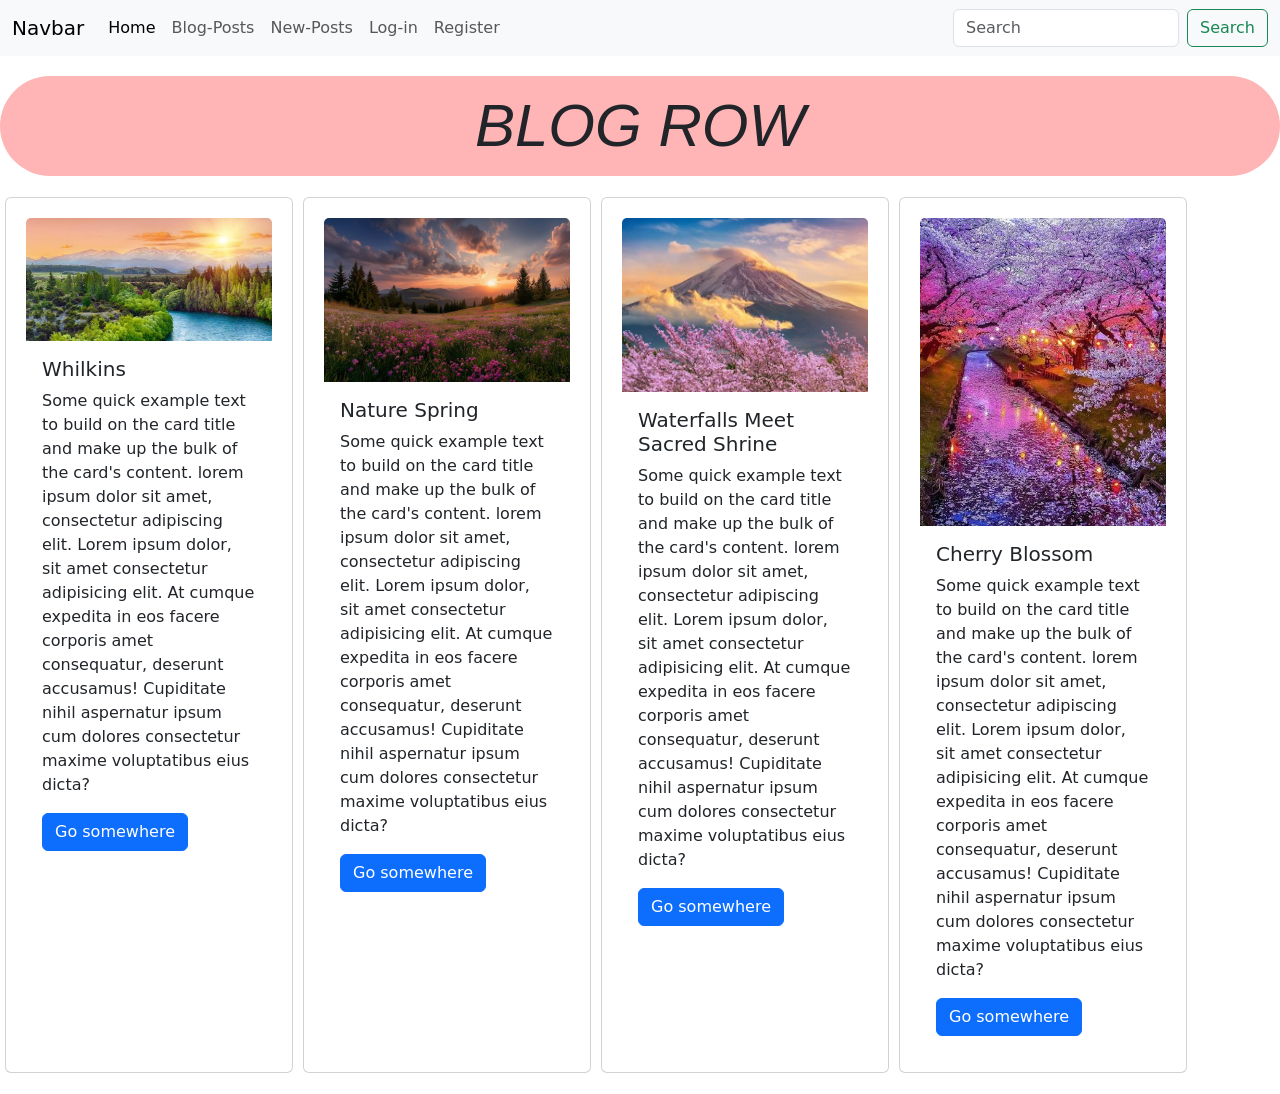
==== index.html @ ebbfb566 "nigga" ====
<!DOCTYPE html>
<html lang="en">
<head>
    <meta charset="UTF-8">
    <meta name="viewport" content="width=device-width, initial-scale=1.0">
    <link href="https://cdn.jsdelivr.net/npm/bootstrap@5.0.2/dist/css/bootstrap.min.css" rel="stylesheet" integrity="sha384-EVSTQN3/azprG1Anm3QDgpJLIm9Nao0Yz1ztcQTwFspd3yD65VohhpuuCOmLASjC" crossorigin="anonymous">
    <link rel="stylesheet" href="style.css">
</head>
<body>
<nav class="navbar navbar-expand-lg navbar-light bg-light">
  <div class="container-fluid">
    <a class="navbar-brand" href="#">Navbar</a>
    <button class="navbar-toggler" type="button" data-bs-toggle="collapse" data-bs-target="#navbarSupportedContent" aria-controls="navbarSupportedContent" aria-expanded="false" aria-label="Toggle navigation">
      <span class="navbar-toggler-icon"></span>
    </button>
    <div class="collapse navbar-collapse" id="navbarSupportedContent">
      <ul class="navbar-nav me-auto mb-2 mb-lg-0">
        <li class="nav-item">
          <a class="nav-link active" aria-current="page" href="#">Home</a>
        </li>
        <li class="nav-item">
          <a class="nav-link" href="#">Blog-Posts</a>
        </li>
        <li class="nav-item">
          <a class="nav-link" href="#">New-Posts</a>
        </li>
        <li class="nav-item">
          <a class="nav-link" href="#">Log-in</a>
        </li> 
        <li class="nav-item">
          <a class="nav-link" href="#">Register</a>
        </li>       
          <ul class="dropdown-menu" aria-labelledby="navbarDropdown">
            <li><a class="dropdown-item" href="#">Action</a></li>
            <li><a class="dropdown-item" href="#">Another action</a></li>
            <li><hr class="dropdown-divider"></li>
            <li><a class="dropdown-item" href="#">Something else here</a></li>
          </ul>
        </li>
      </ul>
      <form class="d-flex">
        <input class="form-control me-2" type="search" placeholder="Search" aria-label="Search">
        <button class="btn btn-outline-success" type="submit">Search</button>
      </form>
    </div>
  </div>
</nav>
<p class="blogrow">BLOG ROW</p>
<div class="d-flex flex-row bd-highlight mb-3">
<div class="card" style="width: 18rem;">
  <img src="whilkins.jpg" class="card-img-top" alt="...">
  <div class="card-body">
    <h5 class="card-title">Whilkins</h5>
    <p class="card-text">Some quick example text to build on the card title and make up the bulk of the card's content.  lorem ipsum dolor sit amet, consectetur adipiscing elit. Lorem ipsum dolor, sit amet consectetur adipisicing elit. At cumque expedita in eos facere corporis amet consequatur, deserunt accusamus! Cupiditate nihil aspernatur ipsum cum dolores consectetur maxime voluptatibus eius dicta?</p>
    <a href="#" class="btn btn-primary">Go somewhere</a>
  </div>
</div>
<div class="card" style="width: 18rem;">
  <img src="naturespring.jpg" class="card-img-top" alt="...">
  <div class="card-body">
    <h5 class="card-title">Nature Spring</h5>
    <p class="card-text">Some quick example text to build on the card title and make up the bulk of the card's content. lorem ipsum dolor sit amet, consectetur adipiscing elit. Lorem ipsum dolor, sit amet consectetur adipisicing elit. At cumque expedita in eos facere corporis amet consequatur, deserunt accusamus! Cupiditate nihil aspernatur ipsum cum dolores  consectetur maxime voluptatibus eius dicta?</p>
    <a href="#" class="btn btn-primary">Go somewhere</a>
  </div>
</div>
<div class="card" style="width: 18rem;">
  <img src="images.jpg" class="card-img-top" alt="...">
  <div class="card-body">
    <h5 class="card-title">Waterfalls Meet Sacred Shrine</h5>
    <p class="card-text">Some quick example text to build on the card title and make up the bulk of the card's content.  lorem ipsum dolor sit amet, consectetur adipiscing elit. Lorem ipsum dolor, sit amet consectetur adipisicing elit. At cumque expedita in eos facere corporis amet consequatur, deserunt accusamus! Cupiditate nihil aspernatur ipsum cum dolores consectetur maxime voluptatibus eius dicta?</p>
    <a href="#" class="btn btn-primary">Go somewhere</a>
  </div>
</div>
<div class="card" style="width: 18rem;">
  <img src="JAPAN.jpg" class="card-img-top" alt="...">
  <div class="card-body">
    <h5 class="card-title">Cherry Blossom</h5>
    <p class="card-text">Some quick example text to build on the card title and make up the bulk of the card's content.  lorem ipsum dolor sit amet, consectetur adipiscing elit. Lorem ipsum dolor, sit amet consectetur adipisicing elit. At cumque expedita in eos facere corporis amet consequatur, deserunt accusamus! Cupiditate nihil aspernatur ipsum cum dolores consectetur maxime voluptatibus eius dicta?</p>
    <a href="#" class="btn btn-primary">Go somewhere</a>
</div>
<script src="https://cdn.jsdelivr.net/npm/bootstrap@5.0.2/dist/js/bootstrap.bundle.min.js" integrity="sha384-MrcW6ZMFYlzcLA8Nl+NtUVF0sA7MsXsP1UyJoMp4YLEuNSfAP+JcXn/tWtIaxVXM" crossorigin="anonymous"></script>

</body>
</html>
---- style.css ----
/*INDEX*/

.card {
    padding: 20px;
    margin: 5px;
    
}
.blogrow {
    
    background-color: rgb(255, 181, 181);
    border-radius: 60px;
    font-size: 60px;
    margin-top: 20px;
    
    height: 100px;
    display: flex;
    align-items: center;
    justify-content: center;
    font-style: italic;
    font-family: 'Trebuchet MS', 'Lucida Sans Unicode', 'Lucida Grande', 'Lucida Sans', Arial, sans-serif;
}

body{
    background-image:(url(BG2.jpg))

}


/*LOGIN*/

body{
    background-image:(url(BG2.jpg))
}

#log{
    border: 1px solid white;
    background-color: transparent;
    border-radius: 20px;
    height: 30%;
    width: 500px;
    margin: auto;
    margin-top: 20%;
    padding: 50px;
}

button{
    float: right;
}
h2{
    color: white;
    text-align: center;
}


/*REGISTER*/

body{
    background-image:(url(BG2.jpg))
    
}

#register{
    border: 1px solid rgb(255, 254, 254);
    
    border-radius: 20px;
    height: 30%;
    width: 500px;
    margin: auto;
    margin-top: 20%;
    padding: 50px;
}
button{
    float: right;
}
#chec{
    padding-right: 10px;
}
h2{
    color: rgb(5, 5, 5);
    text-align: center;
}
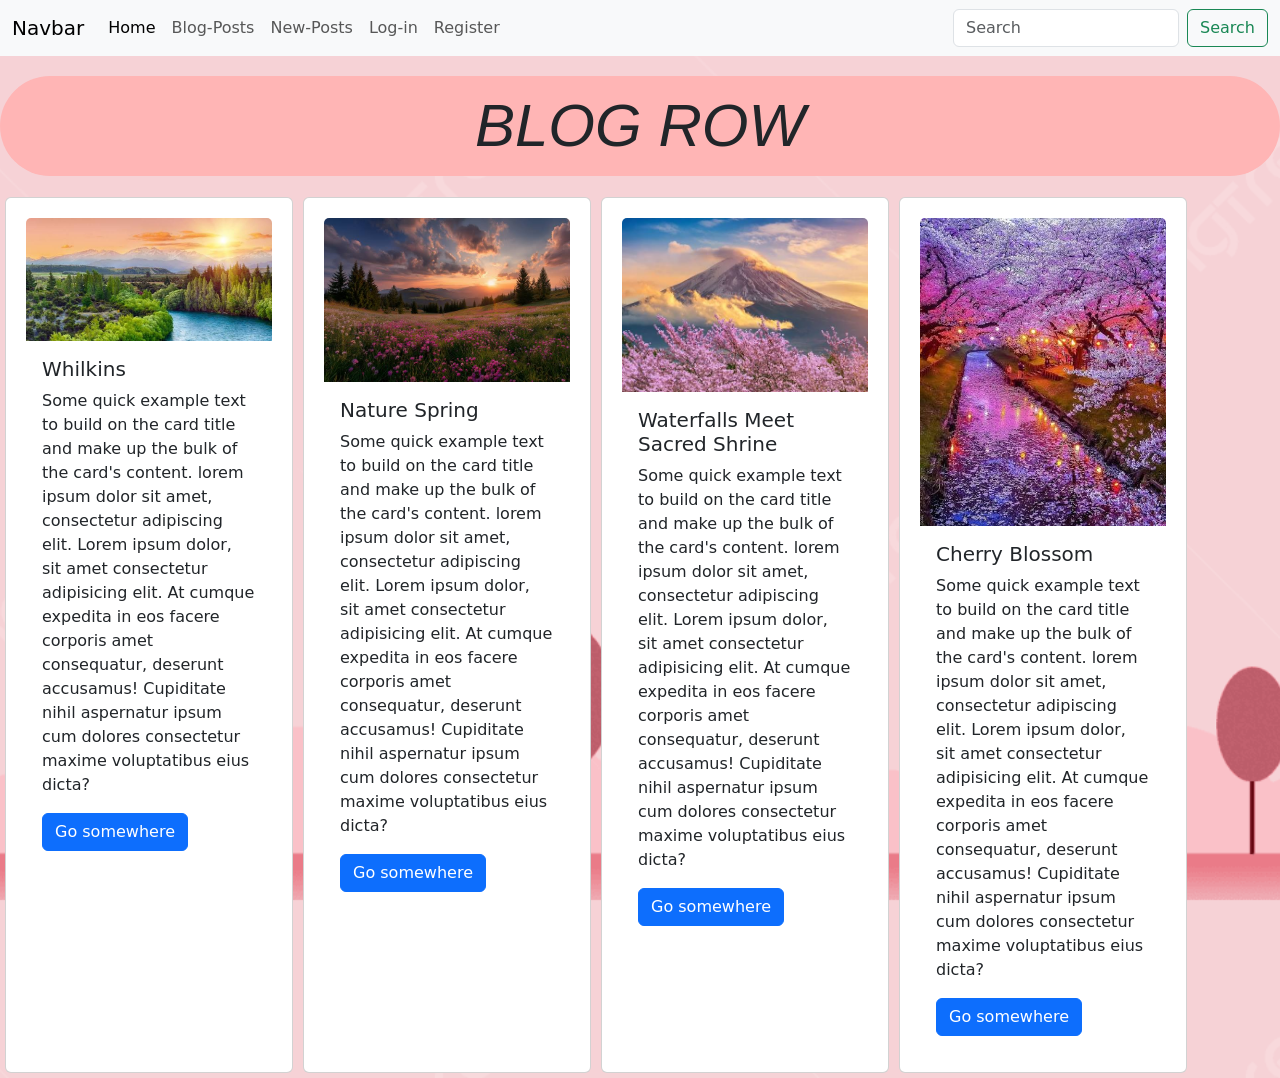
==== commit ccd84ed8: "bindex" ====
--- a/index.html
+++ b/index.html
@@ -6,7 +6,7 @@
     <link href="https://cdn.jsdelivr.net/npm/bootstrap@5.0.2/dist/css/bootstrap.min.css" rel="stylesheet" integrity="sha384-EVSTQN3/azprG1Anm3QDgpJLIm9Nao0Yz1ztcQTwFspd3yD65VohhpuuCOmLASjC" crossorigin="anonymous">
     <link rel="stylesheet" href="style.css">
 </head>
-<body>
+<body id="bindex">
 <nav class="navbar navbar-expand-lg navbar-light bg-light">
   <div class="container-fluid">
     <a class="navbar-brand" href="#">Navbar</a>
--- a/style.css
+++ b/style.css
@@ -20,8 +20,11 @@
     font-family: 'Trebuchet MS', 'Lucida Sans Unicode', 'Lucida Grande', 'Lucida Sans', Arial, sans-serif;
 }
 
-body{
-    background-image:(url(BG2.jpg))
+#bindex{
+    background-image: url(BG2.jpg);
+    background-size: cover;
+    background-position: center;
+    height: 100vh;
 
 }
 
@@ -30,11 +33,12 @@
 
 body{
     background-image:(url(BG2.jpg))
+
 }
 
 #log{
     border: 1px solid white;
-    background-color: transparent;
+
     border-radius: 20px;
     height: 30%;
     width: 500px;
@@ -47,7 +51,7 @@
     float: right;
 }
 h2{
-    color: white;
+    color: rgb(5, 5, 5);
     text-align: center;
 }
 
@@ -56,7 +60,7 @@
 
 body{
     background-image:(url(BG2.jpg))
-    
+
 }
 
 #register{
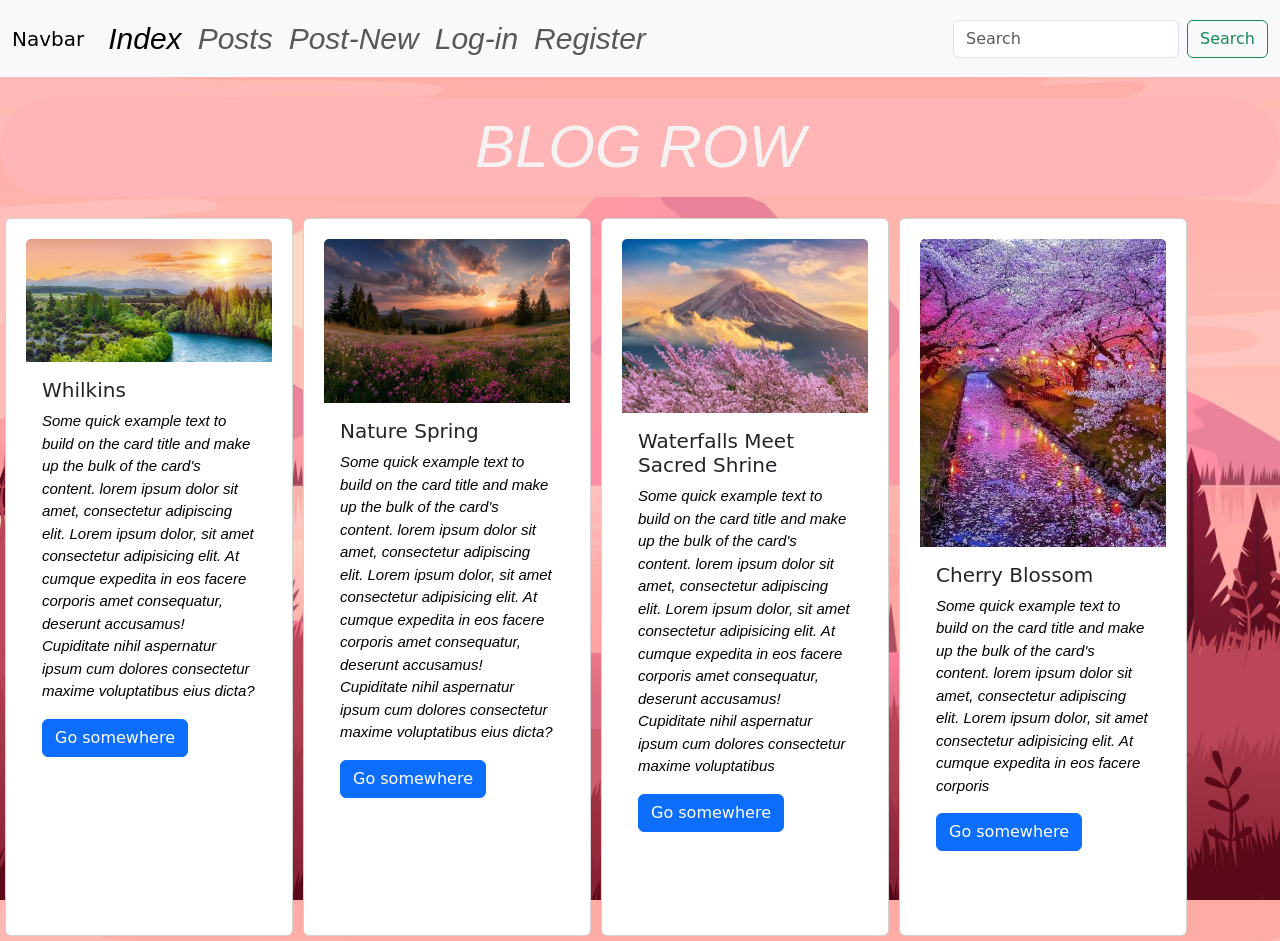
==== commit 722f860d: "message" ====
--- a/index.html
+++ b/index.html
@@ -16,19 +16,20 @@
     <div class="collapse navbar-collapse" id="navbarSupportedContent">
       <ul class="navbar-nav me-auto mb-2 mb-lg-0">
         <li class="nav-item">
-          <a class="nav-link active" aria-current="page" href="#">Home</a>
+          <a class="nav-link active" aria-current="page" href="#">Index</a>
         </li>
         <li class="nav-item">
-          <a class="nav-link" href="#">Blog-Posts</a>
+          <a class="nav-link" href="post.html">Posts</a>
+          </li>
+          <li class="nav-item">
+          <a class="nav-link" href="post-new.html">Post-New</a>
         </li>
+        
         <li class="nav-item">
-          <a class="nav-link" href="#">New-Posts</a>
-        </li>
-        <li class="nav-item">
-          <a class="nav-link" href="#">Log-in</a>
+          <a class="nav-link" href="login.html">Log-in</a>
         </li> 
         <li class="nav-item">
-          <a class="nav-link" href="#">Register</a>
+          <a class="nav-link" href="register.html">Register</a>
         </li>       
           <ul class="dropdown-menu" aria-labelledby="navbarDropdown">
             <li><a class="dropdown-item" href="#">Action</a></li>
@@ -64,10 +65,10 @@
   </div>
 </div>
 <div class="card" style="width: 18rem;">
-  <img src="images.jpg" class="card-img-top" alt="...">
+  <img src="mount.jpg" class="card-img-top" alt="...">
   <div class="card-body">
     <h5 class="card-title">Waterfalls Meet Sacred Shrine</h5>
-    <p class="card-text">Some quick example text to build on the card title and make up the bulk of the card's content.  lorem ipsum dolor sit amet, consectetur adipiscing elit. Lorem ipsum dolor, sit amet consectetur adipisicing elit. At cumque expedita in eos facere corporis amet consequatur, deserunt accusamus! Cupiditate nihil aspernatur ipsum cum dolores consectetur maxime voluptatibus eius dicta?</p>
+    <p class="card-text">Some quick example text to build on the card title and make up the bulk of the card's content.  lorem ipsum dolor sit amet, consectetur adipiscing elit. Lorem ipsum dolor, sit amet consectetur adipisicing elit. At cumque expedita in eos facere corporis amet consequatur, deserunt accusamus! Cupiditate nihil aspernatur ipsum cum dolores consectetur maxime voluptatibus</p>
     <a href="#" class="btn btn-primary">Go somewhere</a>
   </div>
 </div>
@@ -75,9 +76,11 @@
   <img src="JAPAN.jpg" class="card-img-top" alt="...">
   <div class="card-body">
     <h5 class="card-title">Cherry Blossom</h5>
-    <p class="card-text">Some quick example text to build on the card title and make up the bulk of the card's content.  lorem ipsum dolor sit amet, consectetur adipiscing elit. Lorem ipsum dolor, sit amet consectetur adipisicing elit. At cumque expedita in eos facere corporis amet consequatur, deserunt accusamus! Cupiditate nihil aspernatur ipsum cum dolores consectetur maxime voluptatibus eius dicta?</p>
+    <p class="card-text">Some quick example text to build on the card title and make up the bulk of the card's content.  lorem ipsum dolor sit amet, consectetur adipiscing elit. Lorem ipsum dolor, sit amet consectetur adipisicing elit. At cumque expedita in eos facere corporis </p>
     <a href="#" class="btn btn-primary">Go somewhere</a>
 </div>
+<br>
+    <br>
 <script src="https://cdn.jsdelivr.net/npm/bootstrap@5.0.2/dist/js/bootstrap.bundle.min.js" integrity="sha384-MrcW6ZMFYlzcLA8Nl+NtUVF0sA7MsXsP1UyJoMp4YLEuNSfAP+JcXn/tWtIaxVXM" crossorigin="anonymous"></script>
 
 </body>
--- a/style.css
+++ b/style.css
@@ -21,26 +21,33 @@
 }
 
 #bindex{
-    background-image: url(BG2.jpg);
+    background-image: url(BG4.jpg);
     background-size: cover;
     background-position: center;
     height: 100vh;
 
 }
-
+.card-text{
+    font-size: 15px;
+    font-style: italic;
+    color: rgb(0, 0, 0);
+    font-family: 'Trebuchet MS', 'Lucida Sans Unicode', 'Lucida Grande', 'Lucida Sans', Arial, sans-serif;
+}
 
 /*LOGIN*/
 
-body{
-    background-image:(url(BG2.jpg))
-
+#bindex2{
+background-image: url(BG4.jpg);
+    background-size: cover;
+    background-position: center;
+    height: 100vh;
 }
 
 #log{
     border: 1px solid white;
 
     border-radius: 20px;
-    height: 30%;
+    height: 35%;
     width: 500px;
     margin: auto;
     margin-top: 20%;
@@ -58,9 +65,11 @@
 
 /*REGISTER*/
 
-body{
-    background-image:(url(BG2.jpg))
-
+#bindex3{
+    background-image:url(326159.jpg);
+    background-size: cover;
+    background-position: center;
+    height: 100vh;
 }
 
 #register{
@@ -80,7 +89,60 @@
     padding-right: 10px;
 }
 h2{
-    color: rgb(5, 5, 5);
+    color: rgb(247, 245, 245);
     text-align: center;
 }
 
+
+/*POST*/
+
+#bindex4{
+    background-image: url(302851.jpg);
+    background-size: cover;
+    background-position: center;
+    height: 100vh;
+}
+
+h1{
+    text-align: left;
+    color: rgb(231, 226, 226);
+    font-family: 'Trebuchet MS', 'Lucida Sans Unicode', 'Lucida Grande', 'Lucida Sans', Arial, sans-serif;
+    border: 1px solid rgb(87, 86, 86);
+    border-radius: 20px;
+    background-color: rgb(0, 0, 0);
+    padding: 10px;
+
+}
+p{
+    font-size: 30px;
+    font-style: italic;
+    color: rgb(247, 242, 242);
+    font-family: 'Trebuchet MS', 'Lucida Sans Unicode', 'Lucida Grande', 'Lucida Sans', Arial, sans-serif;
+}
+
+li{
+    font-size: 30px;
+    font-style: italic;
+    font-family: 'Trebuchet MS', 'Lucida Sans Unicode', 'Lucida Grande', 'Lucida Sans', Arial, sans-serif;
+}
+
+/*POST NEW*/
+#bindex5{
+    background-image: url(BG5.jpg);
+    background-size: cover;
+    background-position: center;
+    height: 100vh;
+}
+#foot{
+    margin-top: 50px;
+    font-size: 10px;
+    text-align: center;
+    color: white;
+    font-family: 'Trebuchet MS', 'Lucida Sans Unicode', 'Lucida Grande', 'Lucida Sans', Arial, sans-serif;
+}
+#container{
+    border: 1px solid rgb(3, 2, 2);
+    border-radius: 20px;
+    width: 100px;
+    margin: auto;
+}
